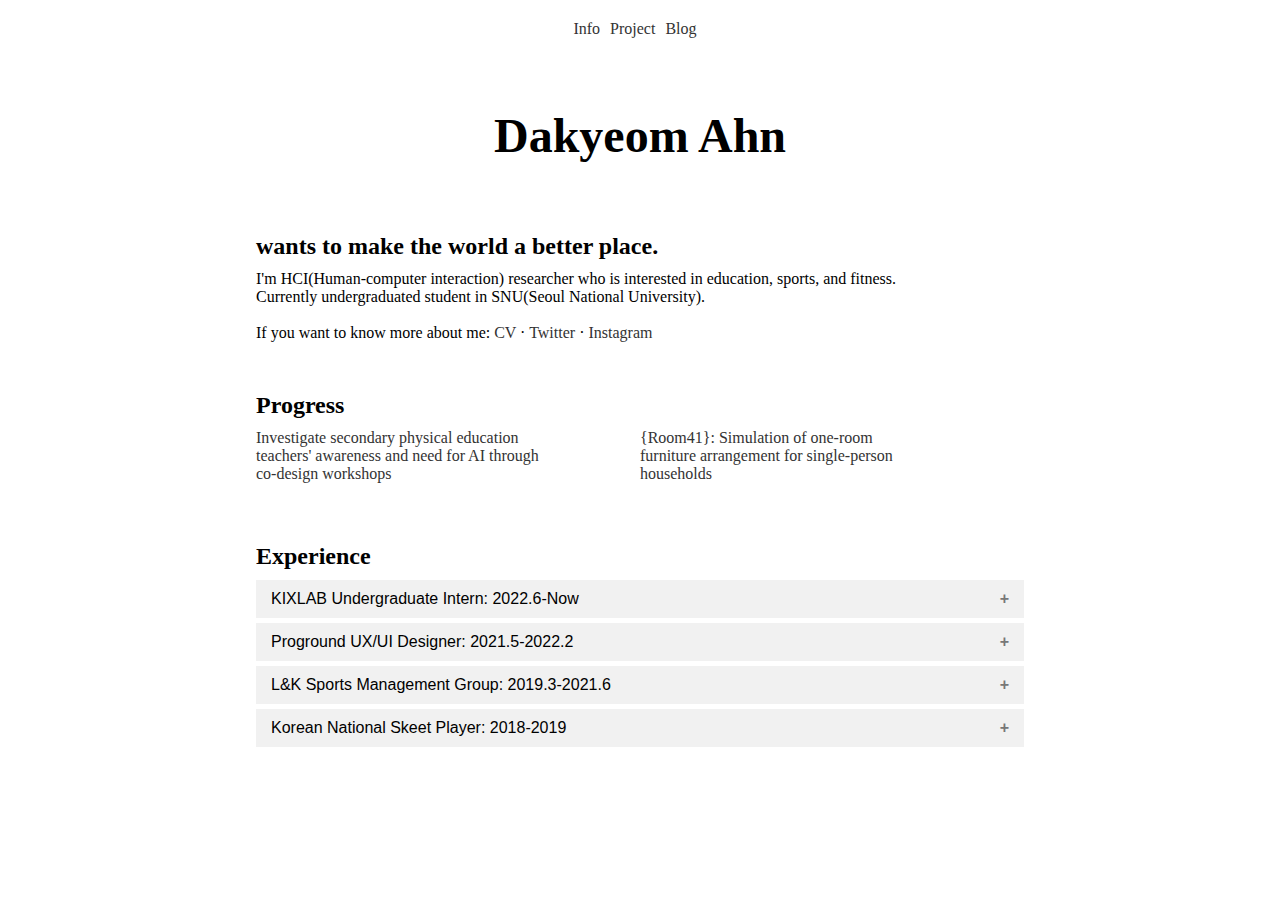
==== index.html @ 1871d74d "Build a Frame" ====
<!DOCTYPE html>
<html lang="ko">
<head>
  <meta charset="UTF-8">
  <meta name="viewport" content="width=device-width, initial-scale=1.0">
  <title>Dakyeom Ahn</title>
  <link rel="stylesheet" href="styles.css">
</head>
<body>
  <header>
    <nav>
      <ul>
        <li><a href="#info">Info</a></li>
        <li><a href="#project">Project</a></li>
        <li><a href="#blog">Blog</a></li>
      </ul>
    </nav>
  </header>
  <main>
    <h1>Dakyeom Ahn</h1>
    

    <section id="info">
      <h3>wants to make the world a better place.</h3>
      <p>I'm HCI(Human-computer interaction) researcher who is interested in education, sports, and fitness. 
      </br>Currently undergraduated student in SNU(Seoul National University).
      </br></br>If you want to know more about me: <a href="DakyeomAhn_CV.pdf" target="_blank">CV</a> · <a href="https://www.example.com" target="_blank">Twitter</a> · <a href="https://www.example.com" target="_blank">Instagram</a></p>
    </section>



    <section id="blog">
      <h3>Progress</h3>
      <div class="row">
        <div class="column">
          <ul>
            <li><a href="post1.html">Investigate secondary physical education teachers' awareness and need for AI through co-design workshops
            </a></li>
            <!--<li><a href="post2.html">게시글 2</a></li>-->
          </ul>
        </div>
        <div class="column">
          <ul>
            <li><a href="post3.html">{Room41}: Simulation of one-room furniture arrangement for single-person households</a></li>
            <!--<li><a href="post4.html">게시글 4</a></li>-->
          </ul>
        </div>
      </div>
    </section>


    <section id="project">
      <h3>Experience</h3>
      <button class="collapsible">KIXLAB Undergraduate Intern: 2022.6-Now</button>
      <div class="collapsible-content">
        <p>description</p>
      </div>

      <button class="collapsible">Proground UX/UI Designer: 2021.5-2022.2</button>
      <div class="collapsible-content">
        <p>What</p>
      </div>

      <button class="collapsible">L&K Sports Management Group: 2019.3-2021.6</button>
      <div class="collapsible-content">
        <img src="l&k 210331.png" alt="프로젝트 1 이미지 예시" style="width: 100%; max-width: 100%;">
        <p>Project list</p>
      </div>

      <button class="collapsible">Korean National Skeet Player: 2018-2019</button>
      <div class="collapsible-content">
        <p>프로젝트 2에 대한 설명입니다. 접었다 폈다 할 수 있습니다.</p>
      </div>
    </section>



  </main>
  <script src="scripts.js"></script>
</body>
</html>
---- styles.css ----
* {
  box-sizing: border-box;
  margin: 0;
  padding: 0;
}

body {
  font-family: 'Georgia', serif;
}

header {
  padding: 20px;
}

nav {
  text-align: center;
}

nav ul {
  display: inline-flex;
  list-style-type: none;
}

nav li {
  margin-right: 10px;
}

nav a {
  text-decoration: none;
  color: #333;
}

h1 {
  text-align: center;
  margin-top: 50px;
  margin-bottom: 70px;
  font-size: 48px;
}

h3 {
  margin-top: 50px;
  font-size: 24px;
  margin-bottom: 10px;
}

main {
  margin: 0 20%;
}

.collapsible {
  cursor: pointer;
  display: block;
  background-color: #f1f1f1;
  padding: 10px 15px;
  width: 100%;
  border: none;
  text-align: left;
  outline: none;
  font-size: 16px;
  margin-top: 5px;
}

.collapsible:after {
  content: '\002B';
  color: #777;
  font-weight: bold;
  float: right;
  margin-left: 5px;
}

.collapsible.active:after {
  content: "\2212";
}

.collapsible-content {
  padding: 0 15px;
  max-height: 0;
  overflow: hidden;
  transition: max-height 0.2s ease-out;
  background-color: #f1f1f1;
}

.collapsible-content img {
  width: 100%;
  height: auto;
}

.row {
  display: flex;
  flex-wrap: wrap;
}

.column {
  flex: 50%;
  padding-right: 100px;
}

.column ul {
  list-style-type: none;
}

.column li {
  margin-bottom: 10px;
}

a {
  color: #333;
  text-decoration: none;
}

a:hover {
  color: #555;
  text-decoration: underline;
}
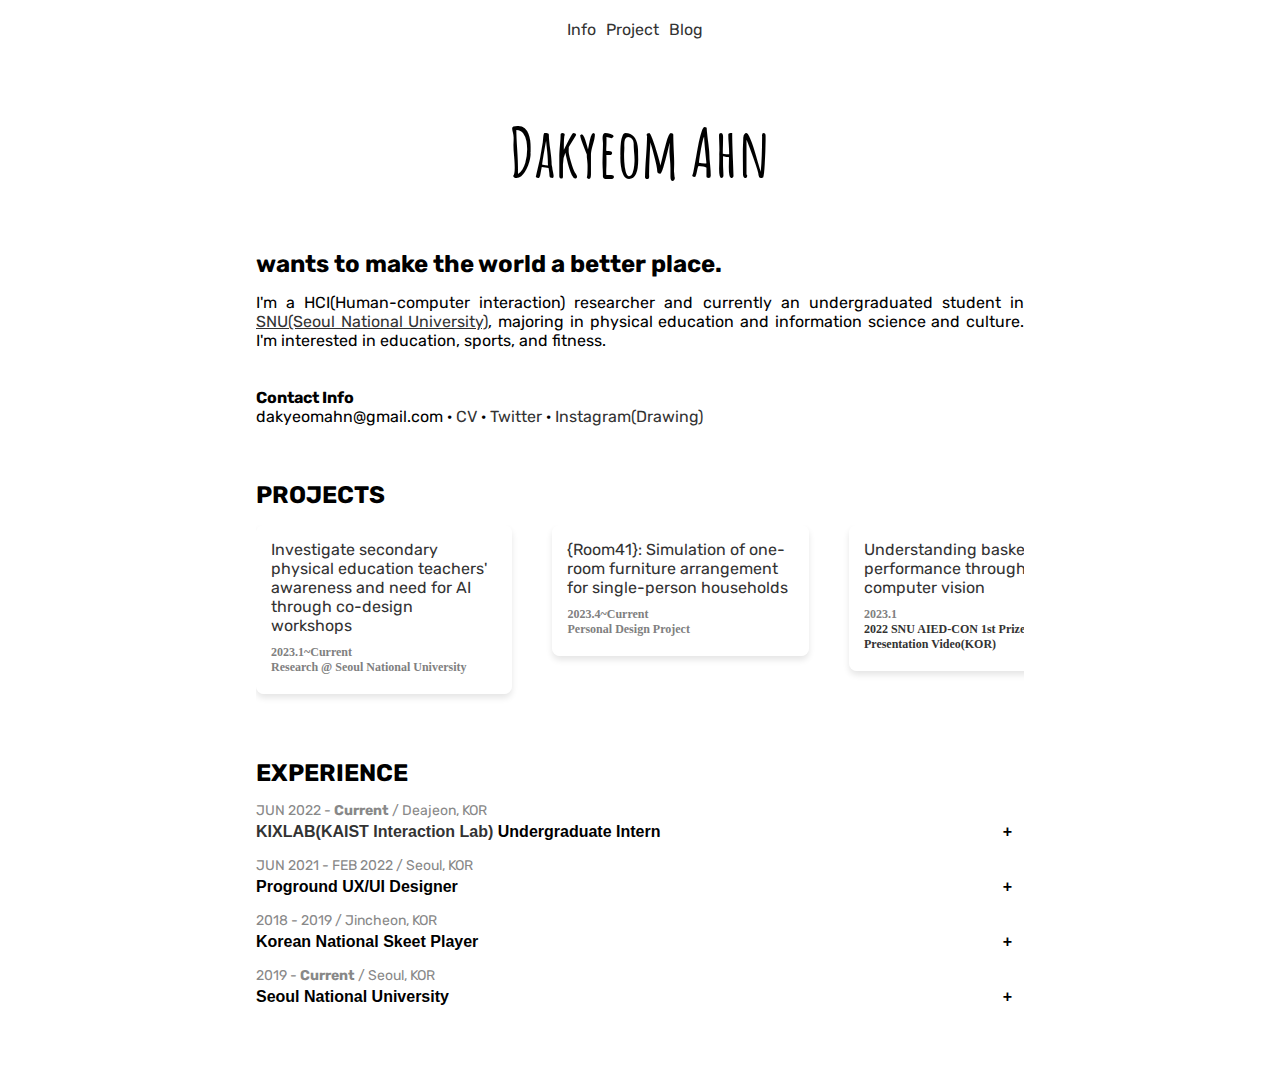
==== commit 42275d5a: "Information added" ====
--- a/index.html
+++ b/index.html
@@ -1,12 +1,19 @@
 <!DOCTYPE html>
-<html lang="ko">
+<html lang="eng">
 <head>
   <meta charset="UTF-8">
   <meta name="viewport" content="width=device-width, initial-scale=1.0">
-  <title>Dakyeom Ahn</title>
+  <title>I'm Dakyeom Ahn</title>
   <link rel="stylesheet" href="styles.css">
+  <link rel="preconnect" href="https://fonts.googleapis.com">
+  <link rel="preconnect" href="https://fonts.gstatic.com" crossorigin>
+  <link href="https://fonts.googleapis.com/css2?family=Rubik&display=swap" rel="stylesheet">
+  <link href="https://fonts.googleapis.com/css2?family=Amatic+SC&family=Rubik&display=swap" rel="stylesheet">
+  <link href="https://fonts.google.com/specimen/Mohave?subset=latin&noto.script=Latn" rel="stylesheet">
+
 </head>
 <body>
+  <a name="info"></a>
   <header>
     <nav>
       <ul>
@@ -21,56 +28,91 @@
     
 
     <section id="info">
-      <h3>wants to make the world a better place.</h3>
-      <p>I'm HCI(Human-computer interaction) researcher who is interested in education, sports, and fitness. 
-      </br>Currently undergraduated student in SNU(Seoul National University).
-      </br></br>If you want to know more about me: <a href="DakyeomAhn_CV.pdf" target="_blank">CV</a> · <a href="https://www.example.com" target="_blank">Twitter</a> · <a href="https://www.example.com" target="_blank">Instagram</a></p>
+      <h3 class="one-line">wants to make the world a better place.</h3>
+      <p>I'm a HCI(Human-computer interaction) researcher and currently an undergraduated student in <a href="https://en.snu.ac.kr/" target="_blank"><u>SNU(Seoul National University)</u></a>, 
+        majoring in physical education and information science and culture. I'm interested in education, sports, and fitness. 
+        
+      
+      <br><br><br><b>Contact Info</b><br>dakyeomahn@gmail.com · <a href="DakyeomAhn_CV.pdf" target="_blank">CV</a> · <a href="https://twitter.com/AndagyeomC" target="_blank">Twitter</a> · <a href="https://www.instagram.com/and.k_lys/" target="_blank">Instagram(Drawing)</a></p>
     </section>
 
 
 
-    <section id="blog">
-      <h3>Progress</h3>
-      <div class="row">
+    <section id="projects">
+      <h3>PROJECTS</h3>
+      <div class="scroll-row">
         <div class="column">
-          <ul>
-            <li><a href="post1.html">Investigate secondary physical education teachers' awareness and need for AI through co-design workshops
-            </a></li>
-            <!--<li><a href="post2.html">게시글 2</a></li>-->
-          </ul>
+          <div class="post-box">
+            <ul>
+              <li><a href="post1.html">Investigate secondary physical education teachers' awareness and need for AI through co-design workshops
+              </a></li>
+              <!--<li><a href="post2.html">게시글 2</a></li>-->
+            </ul>
+            <h4 class="box-title">2023.1~Current<br>Research @ Seoul National University</h4>
+          </div>
         </div>
+
         <div class="column">
-          <ul>
-            <li><a href="post3.html">{Room41}: Simulation of one-room furniture arrangement for single-person households</a></li>
-            <!--<li><a href="post4.html">게시글 4</a></li>-->
-          </ul>
+          <div class="post-box">
+            
+              <ul>
+               <li><a href="post2.html">{Room41}: Simulation of one-room furniture arrangement for single-person households</a></li>
+              <!--<li><a href="post4.html">게시글 4</a></li>-->
+              </ul>
+              <h4 class="box-title">2023.4~Current<br>Personal Design Project</h4>
+          </div>
         </div>
+
+        <div class="column">
+          <div class="post-box">
+            
+              <ul>
+               <li><a href="post3.html">Understanding basketball performance through computer vision</a></li>
+              <!--<li><a href="post4.html">게시글 4</a></li>-->
+              </ul>
+              <h4 class="box-title">2023.1
+                <br><a href="https://aiednet.kr/sub_posting/posting_view.php?number=190&dp1=competition"target="_blank">2022 SNU AIED-CON 1st Prize</a>
+                <br><a href="https://www.youtube.com/watch?v=Fle_7_GNEqo"target="_blank">Presentation Video(KOR)</a></li>
+          </div>
+        </div>
+
+
       </div>
     </section>
 
 
-    <section id="project">
-      <h3>Experience</h3>
-      <button class="collapsible">KIXLAB Undergraduate Intern: 2022.6-Now</button>
+    <section id="experience">
+      <h3>EXPERIENCE</h3>
+
+      <p class="collapsible-date">JUN 2022 - <b>Current</b>  / Deajeon, KOR</p>
+      <button class="collapsible" style="margin-bottom: 5'px;"><a href="https://www.kixlab.org/">KIXLAB(KAIST Interaction Lab)</a> Undergraduate Intern</button>
       <div class="collapsible-content">
-        <p>description</p>
+        <p>Study the recognition accuracy and bias of various English speakers in automatic speech recognition(ASR) systems with Seoyoung and Prof. Juho Kim. 
+          
+        </p>
       </div>
 
-      <button class="collapsible">Proground UX/UI Designer: 2021.5-2022.2</button>
+      <p class="collapsible-date">JUN 2021 - FEB 2022 / Seoul, KOR</p>
+      <button class="collapsible">Proground UX/UI Designer</button>
       <div class="collapsible-content">
-        <p>What</p>
+        <p>Communicate with +1,000 cumulative users and run MVP of running motivation community service</p>
       </div>
 
-      <button class="collapsible">L&K Sports Management Group: 2019.3-2021.6</button>
+      <p class="collapsible-date">2018 - 2019 / Jincheon, KOR</p>
+      <button class="collapsible">Korean National Skeet Player</button>
       <div class="collapsible-content">
-        <img src="l&k 210331.png" alt="프로젝트 1 이미지 예시" style="width: 100%; max-width: 100%;">
-        <p>Project list</p>
+        <p>South Korea's Junior Women's Skeet Best Record <u>115/125</u>, 2019
+      <br>South Korea's Women's Skeet Tie Record <u>71/75</u>, 2017</p>
       </div>
-
-      <button class="collapsible">Korean National Skeet Player: 2018-2019</button>
-      <div class="collapsible-content">
-        <p>프로젝트 2에 대한 설명입니다. 접었다 폈다 할 수 있습니다.</p>
-      </div>
+   
+      <p class="collapsible-date">2019 - <b>Current</b> / Seoul, KOR</p>
+      <button class="collapsible">Seoul National University</button>
+        <div class="collapsible-content">
+          <p>Lead of Recruitment department, L&K Sports Management Group, MAR 2019 - JUN 2021
+          <br>Tennis Club, MAR 2019 - JUL 2019</p>
+        </div>
+      
+        
     </section>
 
 
--- a/styles.css
+++ b/styles.css
@@ -5,7 +5,8 @@
 }
 
 body {
-  font-family: 'Georgia', serif;
+  font-family: 'Rubik', sans-serif;
+  text-align:justify
 }
 
 header {
@@ -30,17 +31,19 @@
   color: #333;
 }
 
-h1 {
+h1 { 
   text-align: center;
   margin-top: 50px;
-  margin-bottom: 70px;
-  font-size: 48px;
+  margin-bottom: 50px;
+  font-size: 68px;
+  font-family: 'Amatic SC', cursive;
 }
 
 h3 {
   margin-top: 50px;
   font-size: 24px;
   margin-bottom: 10px;
+  line-height: 160%;
 }
 
 main {
@@ -50,22 +53,28 @@
 .collapsible {
   cursor: pointer;
   display: block;
-  background-color: #f1f1f1;
-  padding: 10px 15px;
+  background-color: #ffffff;
+  padding: 0px 0px;
   width: 100%;
   border: none;
   text-align: left;
   outline: none;
   font-size: 16px;
-  margin-top: 5px;
+  margin-top: 4px;
+  font-weight:bold;
+  
 }
 
 .collapsible:after {
   content: '\002B';
-  color: #777;
+  color: #000000;
   font-weight: bold;
   float: right;
-  margin-left: 5px;
+  margin-right: 12px;
+}
+
+.collapsible:hover {
+  color: #ffdc72;
 }
 
 .collapsible.active:after {
@@ -73,11 +82,24 @@
 }
 
 .collapsible-content {
-  padding: 0 15px;
+  padding: 0px 0px;
   max-height: 0;
+  text-align:justify;
   overflow: hidden;
   transition: max-height 0.2s ease-out;
-  background-color: #f1f1f1;
+  background-color: #ffffff;
+  color:#616161;
+  font-weight:30;
+  font-size: 14px;
+  margin-top: 4px;
+  margin-bottom: 12px;
+}
+
+
+
+p.exp-period { 
+  font-size: 12px;
+  color: gray
 }
 
 .collapsible-content img {
@@ -87,12 +109,16 @@
 
 .row {
   display: flex;
-  flex-wrap: wrap;
+  overflow-x: auto;
+  white-space: nowrap;
 }
 
 .column {
   flex: 50%;
-  padding-right: 100px;
+  padding-right: 20px;
+  text-align:left;
+  flex: 0 0 36%; /* 박스의 너비를 고정하기 위해 flex-basis 값을 설정해줍니다. */
+  
 }
 
 .column ul {
@@ -112,3 +138,64 @@
   color: #555;
   text-decoration: underline;
 }
+
+.post-box {
+  background-color: rgba(255, 255, 255, 0.7);
+  padding: 15px;
+  box-shadow: 0px 4px 6px rgba(0, 0, 0, 0.1);
+  margin-bottom: 10px;
+  border-radius: 8px;
+  display: inline-block;
+  white-space: normal;
+  transition: transform 0.3s ease;
+
+}
+.post-box:hover {
+  transform: translateY(-10px);
+}
+
+h4.box-title {
+  color: grey;
+  font-family: Mohave, regular;
+  font-size: 12px;
+  margin-bottom: 4px;
+}
+
+.scroll-row {
+  display: flex;
+  overflow-x: auto;
+  gap: 20px;
+  width: 100%;
+  scrollbar-width: thin;
+}
+
+.collapsible-date {
+  display: block;
+  color: #888;
+  font-size: 14px;
+  margin-top: 0px;
+}
+
+
+body {
+  /* 기존 스타일 코드들은 그대로 유지하고 아래 한 줄을 추가하세요 */
+  padding-bottom: 50px; /* 원하는 여유 공간 크기로 조절하세요 */
+}
+
+
+/*blog*/
+
+#post1 {
+  margin-bottom: 20px;
+}
+.toc-toggle:before {
+  content: "+";
+  display: block;
+  font-size: 1.5rem;
+  text-align: center;
+  border: 2px solid black;
+  border-radius: 50%;
+  width: 1.5rem;
+  height: 1.5rem;
+  margin: 0 auto;
+}
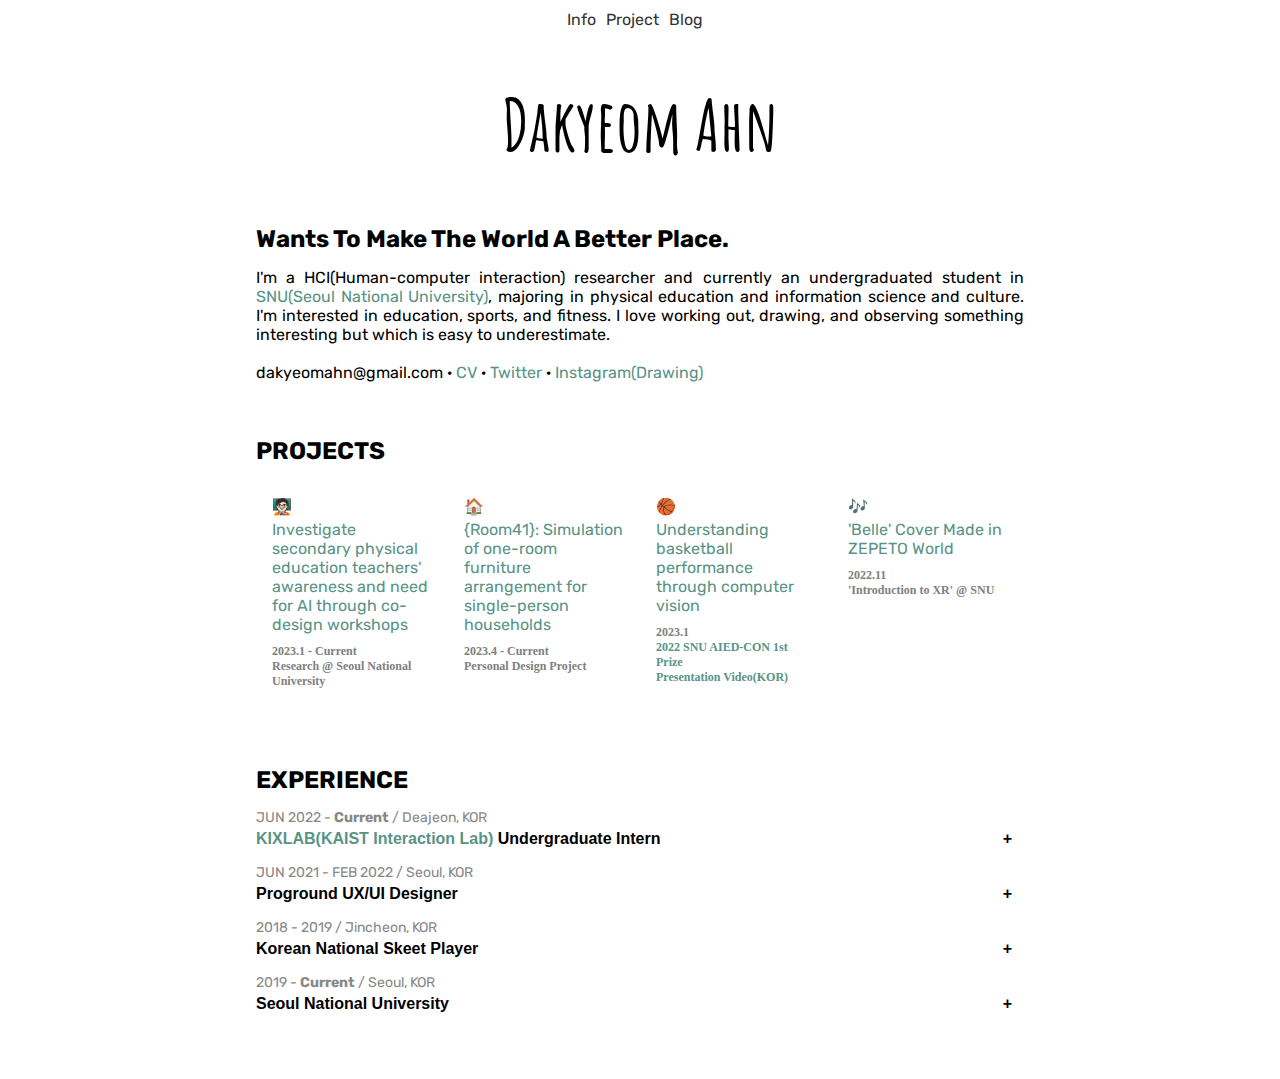
==== commit 194d3570: "modify the projects section and blog main page" ====
--- a/index.html
+++ b/index.html
@@ -13,13 +13,14 @@
 
 </head>
 <body>
+  
   <a name="info"></a>
   <header>
     <nav>
       <ul>
         <li><a href="#info">Info</a></li>
         <li><a href="#project">Project</a></li>
-        <li><a href="#blog">Blog</a></li>
+        <li><a href="blog.html">Blog</a></li>
       </ul>
     </nav>
   </header>
@@ -28,12 +29,12 @@
     
 
     <section id="info">
-      <h3 class="one-line">wants to make the world a better place.</h3>
-      <p>I'm a HCI(Human-computer interaction) researcher and currently an undergraduated student in <a href="https://en.snu.ac.kr/" target="_blank"><u>SNU(Seoul National University)</u></a>, 
-        majoring in physical education and information science and culture. I'm interested in education, sports, and fitness. 
+      <h3 class="one-line">Wants To Make The World A Better Place.</h3>
+      <p>I'm a HCI(Human-computer interaction) researcher and currently an undergraduated student in <a href="https://en.snu.ac.kr/" target="_blank">SNU(Seoul National University)</a>, 
+        majoring in physical education and information science and culture. I'm interested in education, sports, and fitness. I love working out, drawing, and observing something interesting but which is easy to underestimate.
         
       
-      <br><br><br><b>Contact Info</b><br>dakyeomahn@gmail.com · <a href="DakyeomAhn_CV.pdf" target="_blank">CV</a> · <a href="https://twitter.com/AndagyeomC" target="_blank">Twitter</a> · <a href="https://www.instagram.com/and.k_lys/" target="_blank">Instagram(Drawing)</a></p>
+      <br></b><br>dakyeomahn@gmail.com · <a href="DakyeomAhn_CV.pdf" target="_blank">CV</a> · <a href="https://twitter.com/AndagyeomC" target="_blank">Twitter</a> · <a href="https://www.instagram.com/and.k_lys/" target="_blank">Instagram(Drawing)</a></p>
     </section>
 
 
@@ -43,31 +44,34 @@
       <div class="scroll-row">
         <div class="column">
           <div class="post-box">
+            <p style="margin-bottom: 4px;">🧑🏻‍🏫</p>
             <ul>
-              <li><a href="post1.html">Investigate secondary physical education teachers' awareness and need for AI through co-design workshops
+              <li><a href="post00.html">Investigate secondary physical education teachers' awareness and need for AI through co-design workshops
               </a></li>
               <!--<li><a href="post2.html">게시글 2</a></li>-->
             </ul>
-            <h4 class="box-title">2023.1~Current<br>Research @ Seoul National University</h4>
+            <h4 class="box-title">2023.1 - Current<br>Research @ Seoul National University</h4>
           </div>
         </div>
 
         <div class="column">
           <div class="post-box">
-            
+            <p style="margin-bottom: 4px;">🏠</p>
               <ul>
-               <li><a href="post2.html">{Room41}: Simulation of one-room furniture arrangement for single-person households</a></li>
+               <li><a href="post01.html">{Room41}: Simulation of one-room furniture arrangement for single-person households</a></li>
               <!--<li><a href="post4.html">게시글 4</a></li>-->
               </ul>
-              <h4 class="box-title">2023.4~Current<br>Personal Design Project</h4>
+              <h4 class="box-title">2023.4 - Current<br>Personal Design Project</h4>
           </div>
         </div>
 
         <div class="column">
           <div class="post-box">
-            
+            <!--<img src="photo/AIED-CON_SN.png" alt="Project Image" style = "width: 400px; margin-bottom: 8px;">
+            -->
               <ul>
-               <li><a href="post3.html">Understanding basketball performance through computer vision</a></li>
+                <p style="margin-bottom: 4px;">🏀</p>
+               <li><a href="post02.html">Understanding basketball performance through computer vision</a></li>
               <!--<li><a href="post4.html">게시글 4</a></li>-->
               </ul>
               <h4 class="box-title">2023.1
@@ -76,6 +80,59 @@
           </div>
         </div>
 
+        <div class="column">
+          <div class="post-box">
+            <p style="margin-bottom: 4px;">🎶</p>
+              <ul>
+               <li><a href="https://www.youtube.com/embed/AMg6Y8fzIRU" target="_blank"> 'Belle' Cover Made in ZEPETO World</a></li>
+              </ul>
+              <h4 class="box-title">2022.11
+                <br>'Introduction to XR' @ SNU</a>
+           </div>
+        </div>
+      
+      <!--
+        <div class="column">
+          <div class="post-box">
+            <p style="margin-bottom: 4px;">⁇</p>
+              <ul>
+               <li><a href="https://www.youtube.com/embed/AMg6Y8fzIRU" target="_blank"> prj-somethingsomething</a></li>
+              </ul>
+              <h4 class="box-title">2022.11
+                <br>Description</a>
+           </div>
+        </div>
+        <div class="column">
+          <div class="post-box">
+            <p style="margin-bottom: 4px;">⁇</p>
+              <ul>
+               <li><a href="https://www.youtube.com/embed/AMg6Y8fzIRU" target="_blank"> prj-somethingsomething</a></li>
+              </ul>
+              <h4 class="box-title">2022.11
+                <br>Description</a>
+           </div>
+        </div>
+        <div class="column">
+          <div class="post-box">
+            <p style="margin-bottom: 4px;">⁇</p>
+              <ul>
+               <li><a href="https://www.youtube.com/embed/AMg6Y8fzIRU" target="_blank"> prj-somethingsomethingprj-somethingsomething<</a></li>
+              </ul>
+              <h4 class="box-title">2022.11
+                <br>Description</a>
+           </div>
+        </div>
+        <div class="column">
+          <div class="post-box">
+            <p style="margin-bottom: 4px;">⁇</p>
+              <ul>
+               <li><a href="https://www.youtube.com/embed/AMg6Y8fzIRU" target="_blank"> prj-somethingsomething</a></li>
+              </ul>
+              <h4 class="box-title">2022.11
+                <br>Description</a>
+           </div>
+        </div>
+      -->
 
       </div>
     </section>
--- a/styles.css
+++ b/styles.css
@@ -10,7 +10,8 @@
 }
 
 header {
-  padding: 20px;
+  padding: 0px;
+  margin-top: 10px;
 }
 
 nav {
@@ -35,7 +36,7 @@
   text-align: center;
   margin-top: 50px;
   margin-bottom: 50px;
-  font-size: 68px;
+  font-size: 72px;
   font-family: 'Amatic SC', cursive;
 }
 
@@ -74,7 +75,7 @@
 }
 
 .collapsible:hover {
-  color: #ffdc72;
+  color: rgb(251, 158, 57);
 }
 
 .collapsible.active:after {
@@ -114,11 +115,13 @@
 }
 
 .column {
-  flex: 50%;
-  padding-right: 20px;
-  text-align:left;
-  flex: 0 0 36%; /* 박스의 너비를 고정하기 위해 flex-basis 값을 설정해줍니다. */
+  flex: 1;
+  max-width: 400px;
   
+  padding: 16px;
+  min-width: calc(100% / 4); /* 최소 너비를 페이지 너비의 1/4로 설정합니다. */
+  margin-bottom: -8px;
+  margin-right: 0px; /* 카드들 사이의 수직 간격을 추가합니다. */
 }
 
 .column ul {
@@ -130,26 +133,29 @@
 }
 
 a {
-  color: #333;
   text-decoration: none;
+  color: rgb(88, 148, 134);
+  transition: color 0.5s; /* 컬러 변화에 0.3초간의 transition 효과 적용 */
 }
 
 a:hover {
-  color: #555;
-  text-decoration: underline;
-}
+  color: rgb(251, 158, 57);
+}
+
 
 .post-box {
-  background-color: rgba(255, 255, 255, 0.7);
-  padding: 15px;
-  box-shadow: 0px 4px 6px rgba(0, 0, 0, 0.1);
+  /*background-color: rgba(255, 255, 255, 0.7);*/
+  padding: 0px;
+  /*box-shadow: 0px 4px 6px rgba(0, 0, 0, 0.1);*/
   margin-bottom: 10px;
   border-radius: 8px;
   display: inline-block;
   white-space: normal;
   transition: transform 0.3s ease;
-
-}
+  text-align: left;
+  height: 100%;
+}
+
 .post-box:hover {
   transform: translateY(-10px);
 }
@@ -161,12 +167,12 @@
   margin-bottom: 4px;
 }
 
+
 .scroll-row {
   display: flex;
-  overflow-x: auto;
-  gap: 20px;
-  width: 100%;
-  scrollbar-width: thin;
+  flex-wrap: wrap; /* 여러 줄에 걸쳐서 나타나도록 설정합니다. */
+  justify-content: center;
+  overflow-x: hidden;
 }
 
 .collapsible-date {
@@ -183,19 +189,243 @@
 }
 
 
+
 /*blog*/
-
-#post1 {
-  margin-bottom: 20px;
-}
-.toc-toggle:before {
-  content: "+";
+/* 포스트 페이지 */
+.post {
+  max-width: 800px;
+  margin: 0 auto;
+  padding: 50px;
+}
+
+.post img {
+  width: 100%;
+  margin-bottom: 30px;
+}
+
+.post h1 {
+  font-size: 36px;
+  margin-bottom: 30px;
+}
+
+.post p {
+  font-size: 18px;
+  line-height: 1.6;
+  margin-bottom: 30px;
+}
+
+.post a {
+  color: #2196F3;
+}
+
+.post a:hover {
+  text-decoration: underline;
+}
+
+
+
+/* 블로그 페이지 */
+.blog {
+  max-width: 800px;
+  margin: 0 auto;
+  padding: 50px;
+}
+
+.blog .toc {
+  position: fixed;
+  top: 50px;
+  right: 50px;
+  width: 50px;
+  height: 50px;
+  background-color: #2196F3;
+  border-radius: 50%;
+  color: #fff;
+  text-align: center;
+  line-height: 50px;
+  cursor: pointer;
+}
+
+.blog .toc:hover {
+  background-color: #0c7cd5;
+}
+
+.blog .toc i {
+  font-size: 24px;
+}
+
+.blog .toc.active + .toc-content {
   display: block;
+}
+
+.blog .toc-content {
+  display: none;
+  position: fixed;
+  top: 110px;
+  right: 50px;
+  width: 200px;
+  padding: 20px;
+  background-color: #fff;
+ /* /*box-shadow: 0 0 10px rgba(0, 0, 0, 0.3); */
+  z-index: 1;
+}
+
+.blog .toc-content ul {
+  list-style: none;
+  padding: 0;
+  margin: 0;
+}
+
+.blog .toc-content a {
+  display: block;
+  font-size: 16px;
+  margin-bottom: 10px;
+  color: rgb(88, 148, 134);
+}
+
+.blog .toc-content a:hover {
+  text-decoration: underline;
+}
+
+/*#table-of-contents {
+  text-align: center;
+  margin-bottom: 12px;
+}*/
+
+
+/*
+.post-title {
+  position:absolute;
+  display: inline-block;
+  width: 200px; /* 타원의 가로 크기 */
+  height: 100px; /* 타원의 세로 크기 */
+  /*background-color: rgba(255, 255, 255, 0.5); 
+  text-align: center;
+}
+
+.post-title h2 {
+  position: absolute;
+  top: 50%;
+  left: 50%;
+  transform: translate(-50%, -50%);
+  margin: 0;
+  padding: 0;
+  font-size: 1.5rem; 
+  font-weight: bold;
+  color: #333; 
+}
+
+.ellipse {
+  background-color: rgba(242, 182, 182, 0.3);
+  padding: 10px;
+  border-radius: 50%;
+  display: inline-block;
+  margin: 10px;
+  width: 150px;
+  height: 150px;
+
+  border-radius: 50%;
+  justify-content: center;
+  align-items: center;
+  position: relative;
+  transform: translateX(-50%);
+  transition: background-color 0.5s ease-in-out;
+}
+
+.ellipse:hover {
+  background-color: rgb(155, 197, 255);
+}
+
+.ellipse:hover::before {
+  content: attr(data-tooltip);
+  position: absolute;
+  top: -40px;
+  left: 50%;
+  transform: translateX(-50%);
+  
+  color: #FFFFFF;
+  padding: 5px;
+  border-radius: 5px;
+  font-size: 14px;
+  opacity: 0;
+  transition: opacity 0.5s ease-in-out;
+  white-space: nowrap;
+}
+
+.ellipse:hover::before::after {
+  content: "";
+  position: absolute;
+  top: 100%;
+  left: 50%;
+  margin-left: -5px;
+  border-width: 5px;
+  border-style: solid;
+  border-color: #000000 transparent transparent transparent;
+}
+
+.ellipse:hover::before {
+  opacity: 1;
+}
+
+.ellipse h3 {
   font-size: 1.5rem;
-  text-align: center;
-  border: 2px solid black;
+  margin: 0;
+  text-align: center;
+}
+
+.tooltip {
+  visibility: hidden;
+  width: 120px;
+  background-color: #ffffff;
+  
+  color: #000000;
+  text-align: center;
+  padding: 5px 0;
+  border-radius: 6px;
+  position: absolute;
+  z-index: 1;
+  bottom: -80%;
+  left: 50%;
+  margin-left: -50%;
+  opacity: 0;
+  transition: opacity 0.3s;
+}
+
+.ellipse:hover .tooltip {
+  visibility: visible;
+  opacity: 1;
+}*/
+
+#post1 h1 {
+  position: absolute;
+  left: 50%;
+  transform: translateX(-50%);
+  margin-top: 10%;
+}
+
+
+
+.month {
+  width: calc(100% / 12);
+  text-align: center;
+  padding: 20px;
+  border-right: 1px solid black;
+  box-sizing: border-box;
+
+
+  display: flex;
+  flex-wrap: wrap;
+  justify-content: center;
+
+}
+
+.highlight-month {
+  background-color: #3b6fa8;
+  height: 40px;
+  width: 40px;
   border-radius: 50%;
-  width: 1.5rem;
-  height: 1.5rem;
-  margin: 0 auto;
-}
+  padding: 10px 4px;
+  color: #ffffff;
+  font-weight: bold;
+}
+
+
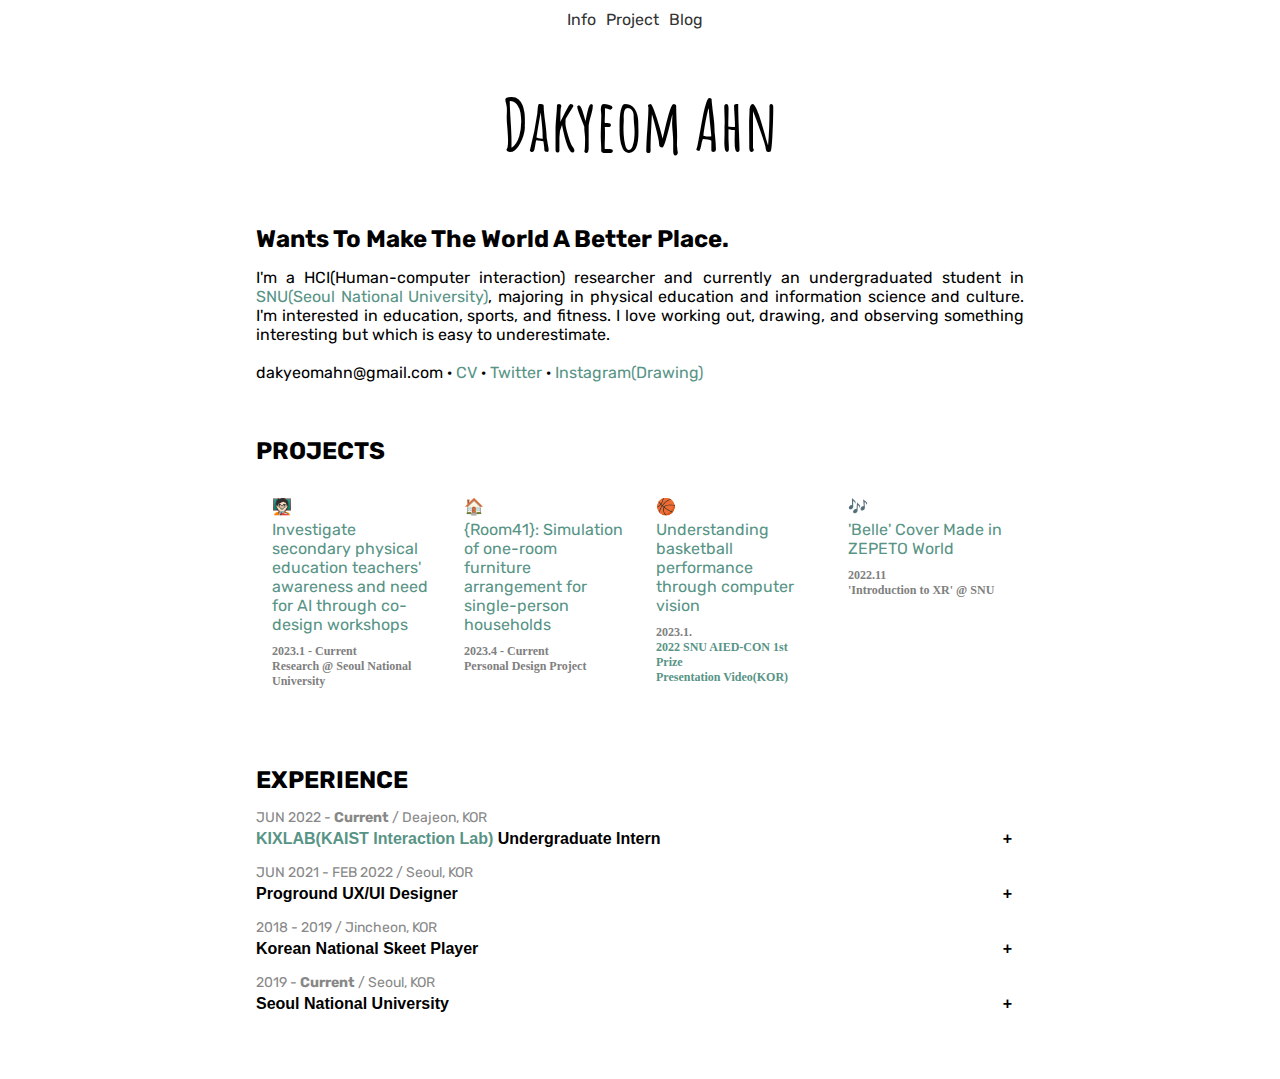
==== commit 7f695150: "portfolio files" ====
--- a/index.html
+++ b/index.html
@@ -74,7 +74,7 @@
                <li><a href="post02.html">Understanding basketball performance through computer vision</a></li>
               <!--<li><a href="post4.html">게시글 4</a></li>-->
               </ul>
-              <h4 class="box-title">2023.1
+              <h4 class="box-title">2023.1.
                 <br><a href="https://aiednet.kr/sub_posting/posting_view.php?number=190&dp1=competition"target="_blank">2022 SNU AIED-CON 1st Prize</a>
                 <br><a href="https://www.youtube.com/watch?v=Fle_7_GNEqo"target="_blank">Presentation Video(KOR)</a></li>
           </div>
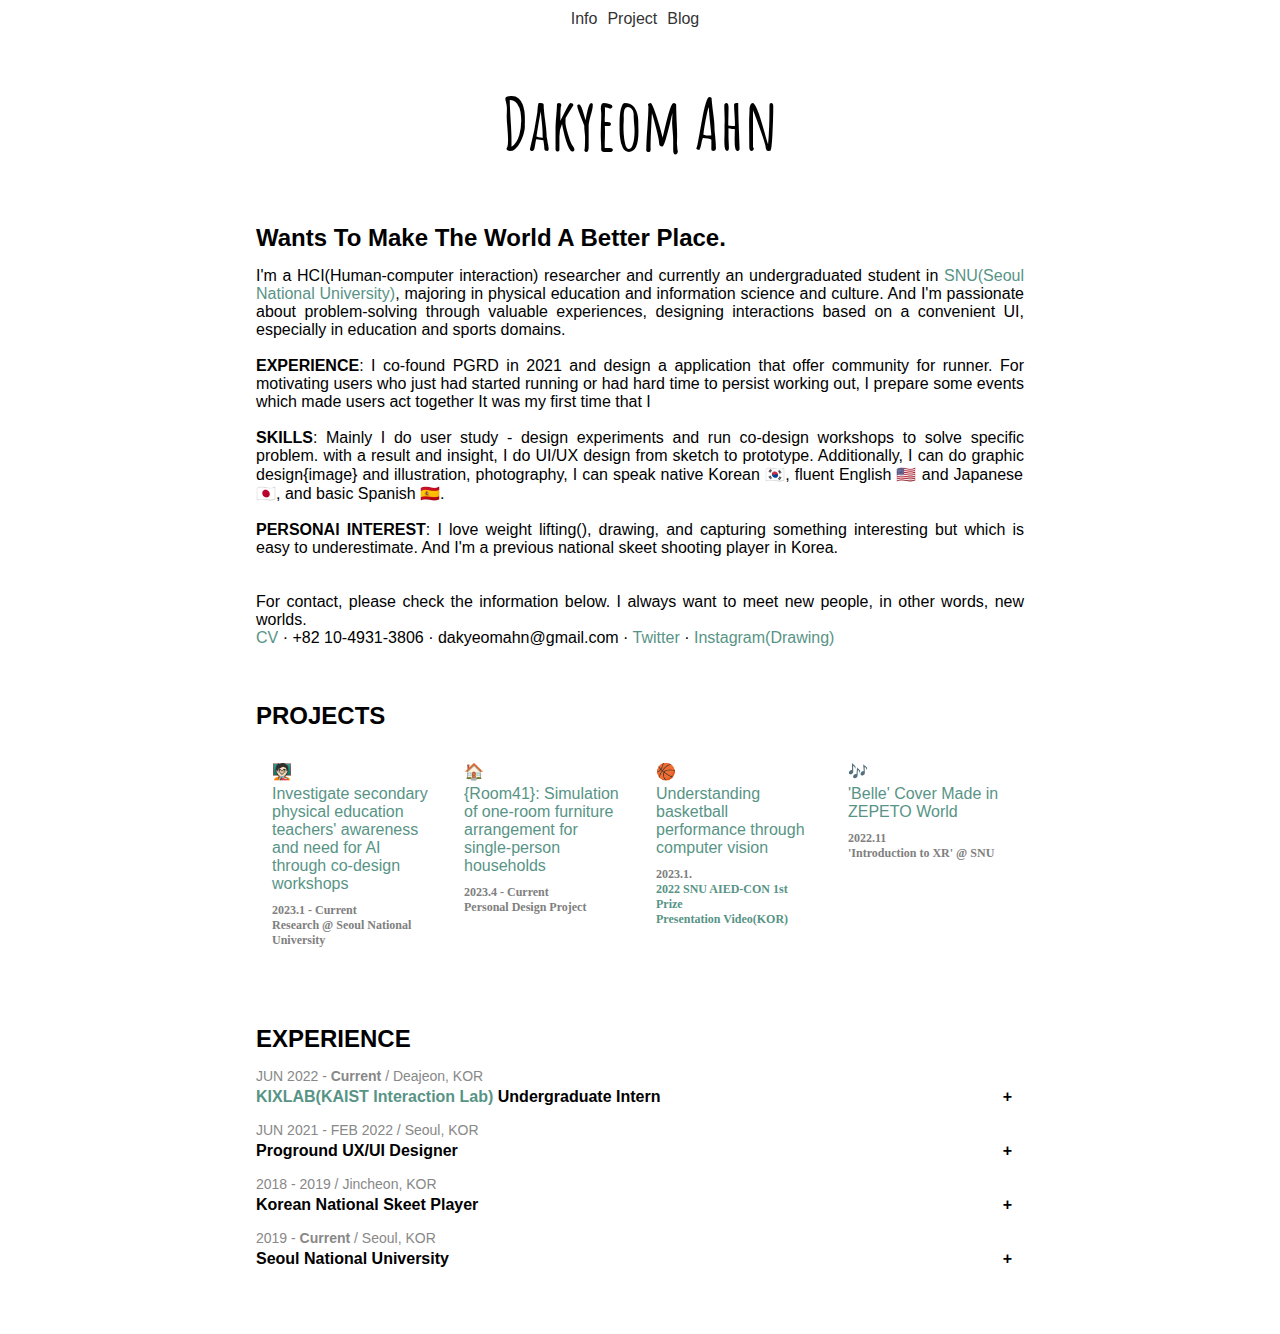
==== commit 7509fcb5: "Protein Shaker Interaction" ====
--- a/index.html
+++ b/index.html
@@ -31,10 +31,28 @@
     <section id="info">
       <h3 class="one-line">Wants To Make The World A Better Place.</h3>
       <p>I'm a HCI(Human-computer interaction) researcher and currently an undergraduated student in <a href="https://en.snu.ac.kr/" target="_blank">SNU(Seoul National University)</a>, 
-        majoring in physical education and information science and culture. I'm interested in education, sports, and fitness. I love working out, drawing, and observing something interesting but which is easy to underestimate.
+        majoring in physical education and information science and culture. And I'm passionate about problem-solving through valuable experiences, 
+        designing interactions based on a convenient UI, especially in education and sports domains. 
+      <br>
+      <br><b>EXPERIENCE</b>: I co-found PGRD in 2021 and design a application that offer community for runner. 
+      For motivating users who just had started running or had hard time to persist working out, 
+      I prepare some events which made users act together 
+      It was my first time that I 
+
+      <br>
+      <br><b>SKILLS</b>: Mainly I do user study - design experiments and run co-design workshops to solve specific problem.  
+      with a result and insight, I do UI/UX design from sketch to prototype. 
+      Additionally, I can do graphic design{image} and illustration, photography,
+      I can speak native Korean 🇰🇷, fluent English 🇺🇸 and Japanese 🇯🇵, and basic Spanish 🇪🇸. 
+      <br>
+
+      <br><b>PERSONAl INTEREST</b>: I love weight lifting(), drawing, and capturing something interesting but which is easy to underestimate. 
+      And I'm a previous national skeet shooting player in Korea. 
+      <br><br>
         
-      
-      <br></b><br>dakyeomahn@gmail.com · <a href="DakyeomAhn_CV.pdf" target="_blank">CV</a> · <a href="https://twitter.com/AndagyeomC" target="_blank">Twitter</a> · <a href="https://www.instagram.com/and.k_lys/" target="_blank">Instagram(Drawing)</a></p>
+      <br>For contact, please check the information below. I always want to meet new people, in other words, new worlds. 
+    </b><br><a href="DakyeomAhn_CV.pdf" target="_blank">CV</a> · +82 10-4931-3806 · dakyeomahn@gmail.com · 
+    <a href="https://twitter.com/AndagyeomC" target="_blank">Twitter</a> · <a href="https://www.instagram.com/and.k_lys/" target="_blank">Instagram(Drawing)</a></p>
     </section>
 
 
--- a/styles.css
+++ b/styles.css
@@ -429,3 +429,93 @@
 }
 
 
+/*gallary*/
+* {
+  margin: 0;
+  padding: 0;
+  box-sizing: border-box;
+}
+
+body {
+  font-family: Arial, sans-serif;
+}
+
+.gallery {
+  display: grid;
+  grid-template-columns: repeat(4, 1fr);
+  gap: 10px 10px; /* 좌우 여백 10px, 상하 여백 10px */
+}
+
+
+.image-container {
+  position: relative;
+  display: flex;
+  flex-direction: column;
+  align-items: center;
+}
+
+
+.gallery img {
+  width: 100%;
+  min-width: 100px;
+  max-width: 500px;
+  min-height: 100px;
+  max-height: 500px;
+  object-fit: cover;
+  cursor: pointer;
+}
+
+.caption {
+  color: black;
+  padding: 5px 10px;
+  font-size: 14px;
+  width: 100%;
+  box-sizing: border-box;
+  overflow: hidden;
+  white-space: nowrap;
+  text-overflow: ellipsis;
+}
+
+
+
+
+.modal {
+  display: none;
+  position: fixed;
+  top: 0;
+  left: 0;
+  z-index: 999;
+  width: 100%;
+  height: 100%;
+  background-color: rgba(0, 0, 0, 0.9);
+  overflow: auto;
+}
+
+.modal-content {
+  position: relative;
+  margin: 10% auto;
+  padding: 20px;
+  width: 80%;
+  max-width: 1000px;
+}
+
+.modal-close {
+  position: absolute;
+  top: 10px;
+  right: 10px;
+  font-size: 30px;
+  color: white;
+  cursor: pointer;
+}
+
+.modal-img {
+  display: block;
+  max-width: 100%;
+  margin: 0 auto;
+}
+
+.modal-caption {
+  color: white;
+  margin-top: 10px;
+  text-align: center;
+}
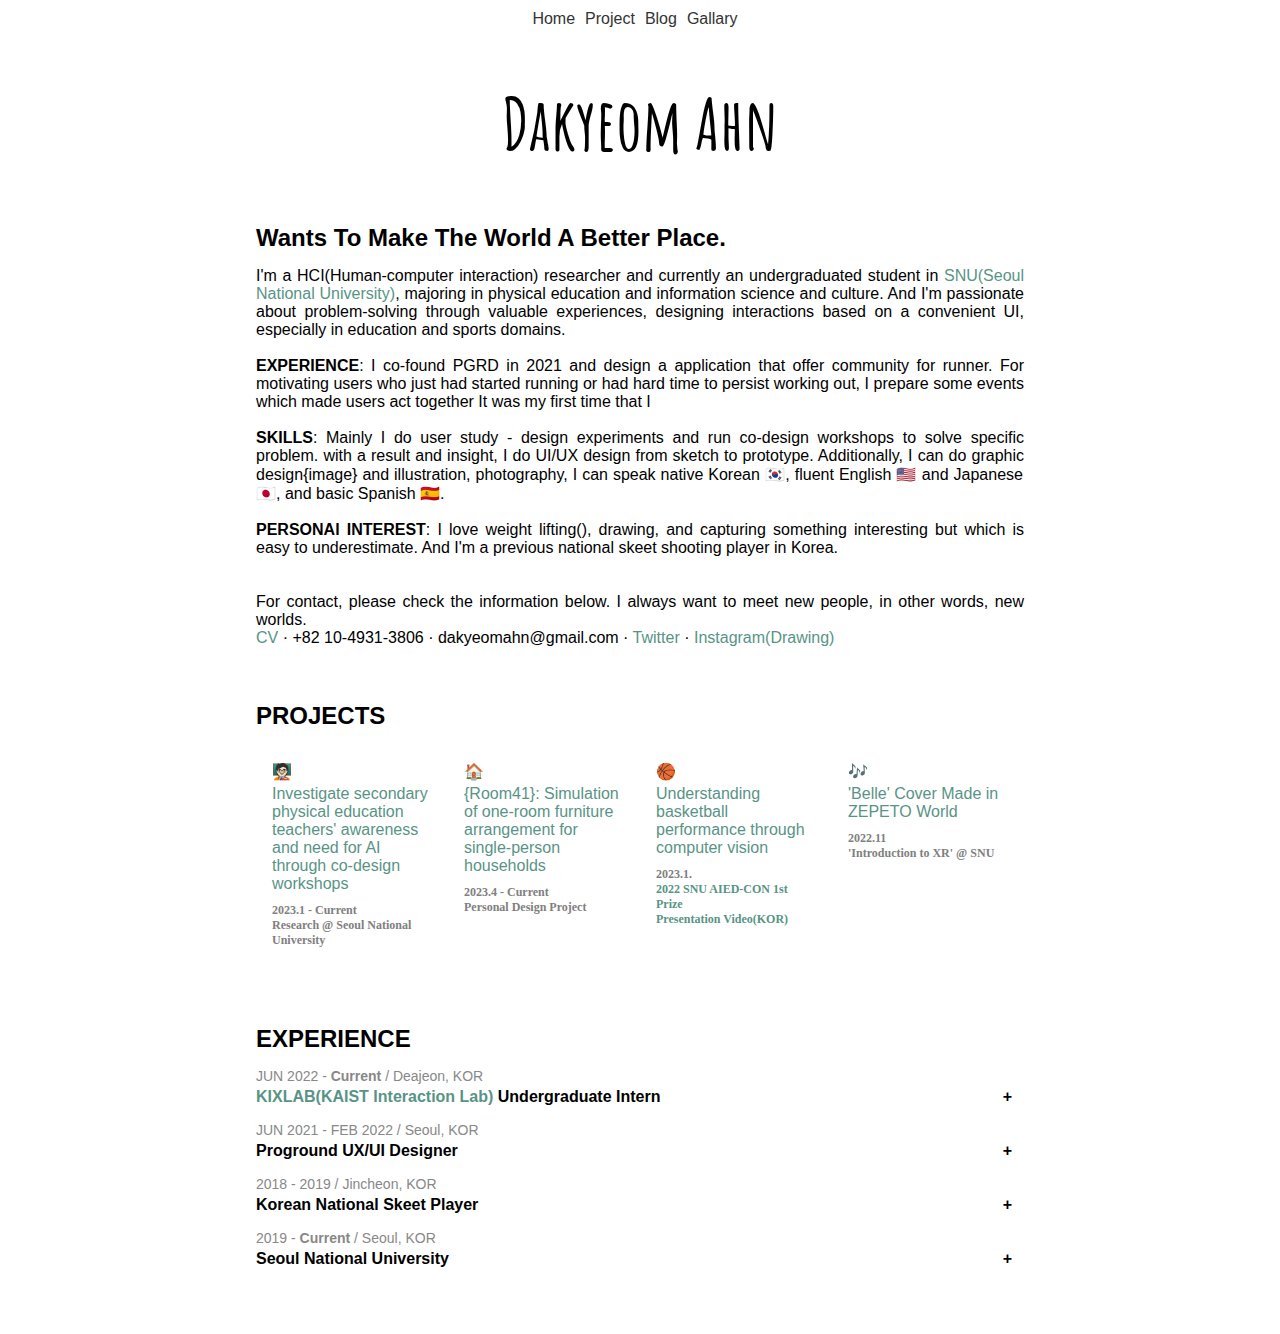
==== commit 7616e97e: "update" ====
--- a/index.html
+++ b/index.html
@@ -18,9 +18,10 @@
   <header>
     <nav>
       <ul>
-        <li><a href="#info">Info</a></li>
+        <li><a href="#info">Home</a></li>
         <li><a href="#project">Project</a></li>
         <li><a href="blog.html">Blog</a></li>
+        <li><a href="gallary.html">Gallary</a></li>
       </ul>
     </nav>
   </header>
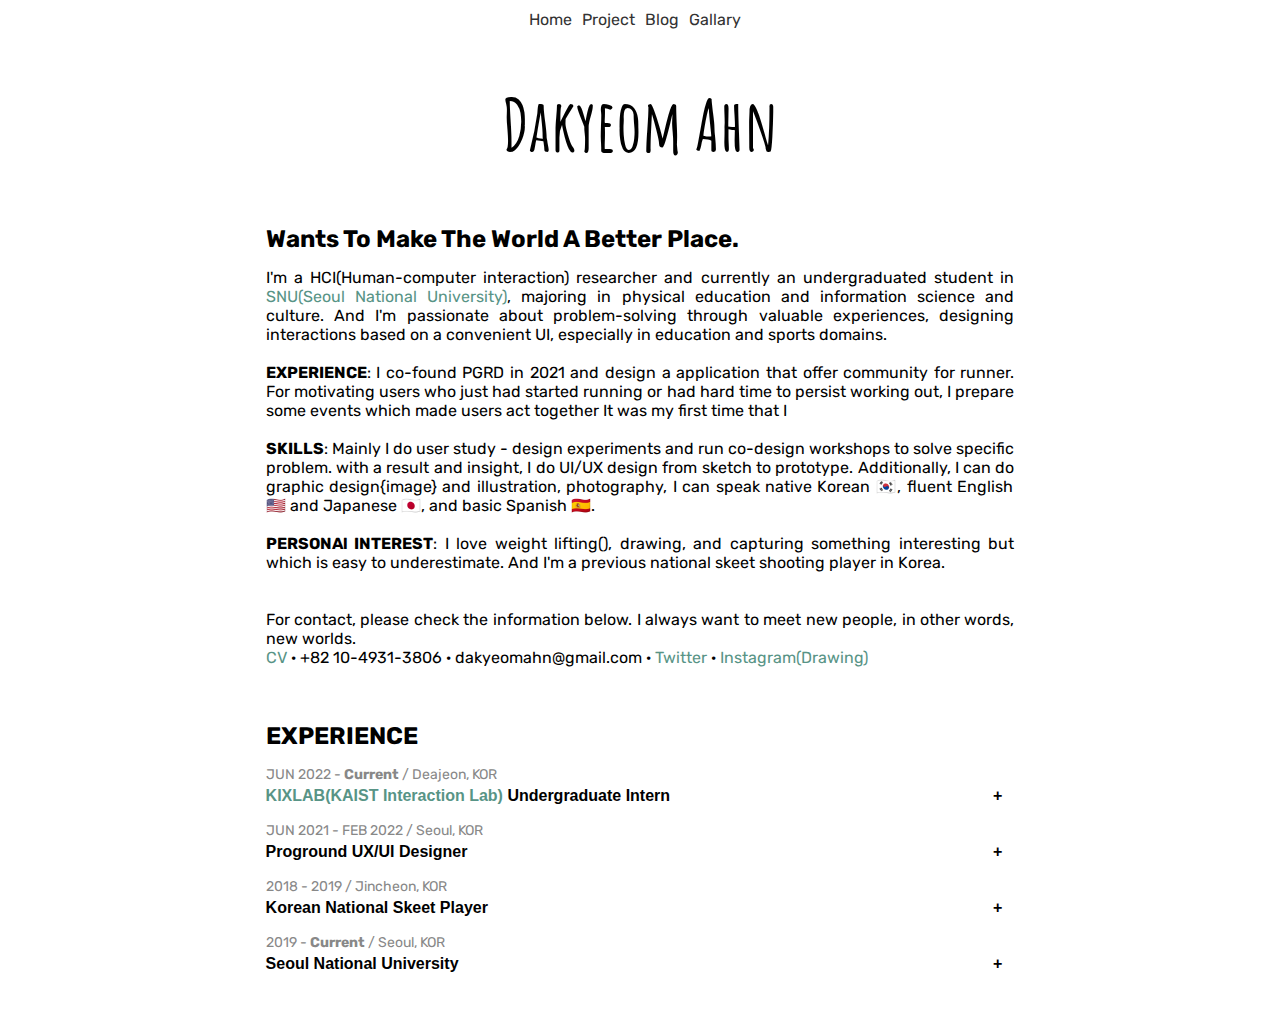
==== commit d8d65221: "layout update" ====
--- a/index.html
+++ b/index.html
@@ -18,8 +18,8 @@
   <header>
     <nav>
       <ul>
-        <li><a href="#info">Home</a></li>
-        <li><a href="#project">Project</a></li>
+        <li><a href="index.html">Home</a></li>
+        <li><a href="project.html">Project</a></li>
         <li><a href="blog.html">Blog</a></li>
         <li><a href="gallary.html">Gallary</a></li>
       </ul>
@@ -58,142 +58,62 @@
 
 
 
-    <section id="projects">
-      <h3>PROJECTS</h3>
-      <div class="scroll-row">
-        <div class="column">
-          <div class="post-box">
-            <p style="margin-bottom: 4px;">🧑🏻‍🏫</p>
-            <ul>
-              <li><a href="post00.html">Investigate secondary physical education teachers' awareness and need for AI through co-design workshops
-              </a></li>
-              <!--<li><a href="post2.html">게시글 2</a></li>-->
-            </ul>
-            <h4 class="box-title">2023.1 - Current<br>Research @ Seoul National University</h4>
-          </div>
-        </div>
-
-        <div class="column">
-          <div class="post-box">
-            <p style="margin-bottom: 4px;">🏠</p>
-              <ul>
-               <li><a href="post01.html">{Room41}: Simulation of one-room furniture arrangement for single-person households</a></li>
-              <!--<li><a href="post4.html">게시글 4</a></li>-->
-              </ul>
-              <h4 class="box-title">2023.4 - Current<br>Personal Design Project</h4>
-          </div>
-        </div>
-
-        <div class="column">
-          <div class="post-box">
-            <!--<img src="photo/AIED-CON_SN.png" alt="Project Image" style = "width: 400px; margin-bottom: 8px;">
-            -->
-              <ul>
-                <p style="margin-bottom: 4px;">🏀</p>
-               <li><a href="post02.html">Understanding basketball performance through computer vision</a></li>
-              <!--<li><a href="post4.html">게시글 4</a></li>-->
-              </ul>
-              <h4 class="box-title">2023.1.
-                <br><a href="https://aiednet.kr/sub_posting/posting_view.php?number=190&dp1=competition"target="_blank">2022 SNU AIED-CON 1st Prize</a>
-                <br><a href="https://www.youtube.com/watch?v=Fle_7_GNEqo"target="_blank">Presentation Video(KOR)</a></li>
-          </div>
-        </div>
-
-        <div class="column">
-          <div class="post-box">
-            <p style="margin-bottom: 4px;">🎶</p>
-              <ul>
-               <li><a href="https://www.youtube.com/embed/AMg6Y8fzIRU" target="_blank"> 'Belle' Cover Made in ZEPETO World</a></li>
-              </ul>
-              <h4 class="box-title">2022.11
-                <br>'Introduction to XR' @ SNU</a>
-           </div>
-        </div>
-      
-      <!--
-        <div class="column">
-          <div class="post-box">
-            <p style="margin-bottom: 4px;">⁇</p>
-              <ul>
-               <li><a href="https://www.youtube.com/embed/AMg6Y8fzIRU" target="_blank"> prj-somethingsomething</a></li>
-              </ul>
-              <h4 class="box-title">2022.11
-                <br>Description</a>
-           </div>
-        </div>
-        <div class="column">
-          <div class="post-box">
-            <p style="margin-bottom: 4px;">⁇</p>
-              <ul>
-               <li><a href="https://www.youtube.com/embed/AMg6Y8fzIRU" target="_blank"> prj-somethingsomething</a></li>
-              </ul>
-              <h4 class="box-title">2022.11
-                <br>Description</a>
-           </div>
-        </div>
-        <div class="column">
-          <div class="post-box">
-            <p style="margin-bottom: 4px;">⁇</p>
-              <ul>
-               <li><a href="https://www.youtube.com/embed/AMg6Y8fzIRU" target="_blank"> prj-somethingsomethingprj-somethingsomething<</a></li>
-              </ul>
-              <h4 class="box-title">2022.11
-                <br>Description</a>
-           </div>
-        </div>
-        <div class="column">
-          <div class="post-box">
-            <p style="margin-bottom: 4px;">⁇</p>
-              <ul>
-               <li><a href="https://www.youtube.com/embed/AMg6Y8fzIRU" target="_blank"> prj-somethingsomething</a></li>
-              </ul>
-              <h4 class="box-title">2022.11
-                <br>Description</a>
-           </div>
-        </div>
-      -->
-
-      </div>
-    </section>
+    
 
 
     <section id="experience">
       <h3>EXPERIENCE</h3>
 
       <p class="collapsible-date">JUN 2022 - <b>Current</b>  / Deajeon, KOR</p>
-      <button class="collapsible" style="margin-bottom: 5'px;"><a href="https://www.kixlab.org/">KIXLAB(KAIST Interaction Lab)</a> Undergraduate Intern</button>
-      <div class="collapsible-content">
-        <p>Study the recognition accuracy and bias of various English speakers in automatic speech recognition(ASR) systems with Seoyoung and Prof. Juho Kim. 
-          
-        </p>
+      <button class="collapsible"><a href="https://www.kixlab.org/">KIXLAB(KAIST Interaction Lab)</a> Undergraduate Intern</button>
+      <div class="content">
+          <p>Study the recognition accuracy and bias of various English speakers in automatic speech recognition(ASR) systems with Seoyoung and Prof. Juho Kim.</p>
       </div>
 
-      <p class="collapsible-date">JUN 2021 - FEB 2022 / Seoul, KOR</p>
+      <p class="collapsible-date"><br>JUN 2021 - FEB 2022 / Seoul, KOR</p>
       <button class="collapsible">Proground UX/UI Designer</button>
-      <div class="collapsible-content">
-        <p>Communicate with +1,000 cumulative users and run MVP of running motivation community service</p>
+      <div class="content">
+          <p>Communicate with +1,000 cumulative users and run MVP of running motivation community service</p>
       </div>
 
-      <p class="collapsible-date">2018 - 2019 / Jincheon, KOR</p>
+      <p class="collapsible-date"><br>2018 - 2019 / Jincheon, KOR</p>
       <button class="collapsible">Korean National Skeet Player</button>
-      <div class="collapsible-content">
-        <p>South Korea's Junior Women's Skeet Best Record <u>115/125</u>, 2019
-      <br>South Korea's Women's Skeet Tie Record <u>71/75</u>, 2017</p>
+      <div class="content">
+          <p>South Korea's Junior Women's Skeet Best Record <u>115/125</u>, 2019
+          <br>South Korea's Women's Skeet Tie Record <u>71/75</u>, 2017</p>
       </div>
-   
-      <p class="collapsible-date">2019 - <b>Current</b> / Seoul, KOR</p>
+
+      <p class="collapsible-date"><br>2019 - <b>Current</b> / Seoul, KOR</p>
       <button class="collapsible">Seoul National University</button>
-        <div class="collapsible-content">
-          <p>Lead of Recruitment department, L&K Sports Management Group, MAR 2019 - JUN 2021
-          <br>Tennis Club, MAR 2019 - JUL 2019</p>
-        </div>
-      
-        
-    </section>
+      <div class="content">
+          <p>Barchelor of Physical Education and Science expected in Physical Education and Information Science and Culture
+          <br><br>Focuses: Sports Psychology, Educational Methods and Engineering, Physical
+          Education Measurement and Evaluation, Visualization, User Research, Interactive Storytelling
+          <br>Lead of Recruitment department, L&K Sports Management Group, MAR 2019 - JUN 2021</p>
+      </div>
+  </section>
+
+</main>
 
 
+  <script>
+      var coll = document.getElementsByClassName("collapsible");
+      var i;
 
-  </main>
+      for (i = 0; i < coll.length; i++) {
+          coll[i].addEventListener("click", function() {
+              this.classList.toggle("active");
+              var content = this.nextElementSibling;
+              if (content.style.display === "block") {
+                  content.style.display = "none";
+              } else {
+                  content.style.display = "block";
+              }
+          });
+      }
+  </script>
+
+  
   <script src="scripts.js"></script>
 </body>
 </html>
--- a/styles.css
+++ b/styles.css
@@ -6,8 +6,12 @@
 
 body {
   font-family: 'Rubik', sans-serif;
-  text-align:justify
-}
+  text-align: justify;
+  margin-left: 1em;
+  margin-right: 1em;
+  padding-bottom: 50px;
+}
+
 
 header {
   padding: 0px;
@@ -63,7 +67,18 @@
   font-size: 16px;
   margin-top: 4px;
   font-weight:bold;
-  
+}
+/* 
+.collapsible {
+  cursor: pointer;
+  outline: none;
+  margin-bottom: 5px;
+} */
+
+.content {
+  display: none;
+  overflow: hidden;
+  font-size: 14px;
 }
 
 .collapsible:after {
@@ -96,8 +111,6 @@
   margin-bottom: 12px;
 }
 
-
-
 p.exp-period { 
   font-size: 12px;
   color: gray
@@ -107,6 +120,8 @@
   width: 100%;
   height: auto;
 }
+
+
 
 .row {
   display: flex;
@@ -117,7 +132,6 @@
 .column {
   flex: 1;
   max-width: 400px;
-  
   padding: 16px;
   min-width: calc(100% / 4); /* 최소 너비를 페이지 너비의 1/4로 설정합니다. */
   margin-bottom: -8px;
@@ -181,14 +195,6 @@
   font-size: 14px;
   margin-top: 0px;
 }
-
-
-body {
-  /* 기존 스타일 코드들은 그대로 유지하고 아래 한 줄을 추가하세요 */
-  padding-bottom: 50px; /* 원하는 여유 공간 크기로 조절하세요 */
-}
-
-
 
 /*blog*/
 /* 포스트 페이지 */
@@ -286,123 +292,12 @@
   text-decoration: underline;
 }
 
-/*#table-of-contents {
-  text-align: center;
-  margin-bottom: 12px;
-}*/
-
-
-/*
-.post-title {
-  position:absolute;
-  display: inline-block;
-  width: 200px; /* 타원의 가로 크기 */
-  height: 100px; /* 타원의 세로 크기 */
-  /*background-color: rgba(255, 255, 255, 0.5); 
-  text-align: center;
-}
-
-.post-title h2 {
-  position: absolute;
-  top: 50%;
-  left: 50%;
-  transform: translate(-50%, -50%);
-  margin: 0;
-  padding: 0;
-  font-size: 1.5rem; 
-  font-weight: bold;
-  color: #333; 
-}
-
-.ellipse {
-  background-color: rgba(242, 182, 182, 0.3);
-  padding: 10px;
-  border-radius: 50%;
-  display: inline-block;
-  margin: 10px;
-  width: 150px;
-  height: 150px;
-
-  border-radius: 50%;
-  justify-content: center;
-  align-items: center;
-  position: relative;
-  transform: translateX(-50%);
-  transition: background-color 0.5s ease-in-out;
-}
-
-.ellipse:hover {
-  background-color: rgb(155, 197, 255);
-}
-
-.ellipse:hover::before {
-  content: attr(data-tooltip);
-  position: absolute;
-  top: -40px;
-  left: 50%;
-  transform: translateX(-50%);
-  
-  color: #FFFFFF;
-  padding: 5px;
-  border-radius: 5px;
-  font-size: 14px;
-  opacity: 0;
-  transition: opacity 0.5s ease-in-out;
-  white-space: nowrap;
-}
-
-.ellipse:hover::before::after {
-  content: "";
-  position: absolute;
-  top: 100%;
-  left: 50%;
-  margin-left: -5px;
-  border-width: 5px;
-  border-style: solid;
-  border-color: #000000 transparent transparent transparent;
-}
-
-.ellipse:hover::before {
-  opacity: 1;
-}
-
-.ellipse h3 {
-  font-size: 1.5rem;
-  margin: 0;
-  text-align: center;
-}
-
-.tooltip {
-  visibility: hidden;
-  width: 120px;
-  background-color: #ffffff;
-  
-  color: #000000;
-  text-align: center;
-  padding: 5px 0;
-  border-radius: 6px;
-  position: absolute;
-  z-index: 1;
-  bottom: -80%;
-  left: 50%;
-  margin-left: -50%;
-  opacity: 0;
-  transition: opacity 0.3s;
-}
-
-.ellipse:hover .tooltip {
-  visibility: visible;
-  opacity: 1;
-}*/
-
 #post1 h1 {
   position: absolute;
   left: 50%;
   transform: translateX(-50%);
   margin-top: 10%;
 }
-
-
 
 .month {
   width: calc(100% / 12);
@@ -415,16 +310,15 @@
   display: flex;
   flex-wrap: wrap;
   justify-content: center;
-
 }
 
 .highlight-month {
-  background-color: #3b6fa8;
+  background-color: #fcffa7;
   height: 40px;
   width: 40px;
   border-radius: 50%;
   padding: 10px 4px;
-  color: #ffffff;
+  /*color: #ffffff;*/
   font-weight: bold;
 }
 
@@ -434,10 +328,6 @@
   margin: 0;
   padding: 0;
   box-sizing: border-box;
-}
-
-body {
-  font-family: Arial, sans-serif;
 }
 
 .gallery {
@@ -519,3 +409,23 @@
   margin-top: 10px;
   text-align: center;
 }
+
+/* Mobile styles */
+@media screen and (max-width: 400px) {
+  body {
+      margin-left: 0;
+      margin-right: 0;
+  }
+}
+
+
+/*project*/
+/* 기존 CSS 코드를 유지하고 아래 코드를 추가하세요. */
+
+.column-container {
+  display: flex;
+  flex-direction: column;
+  align-items: flex-start;
+  margin-right: 20px;
+}
+
